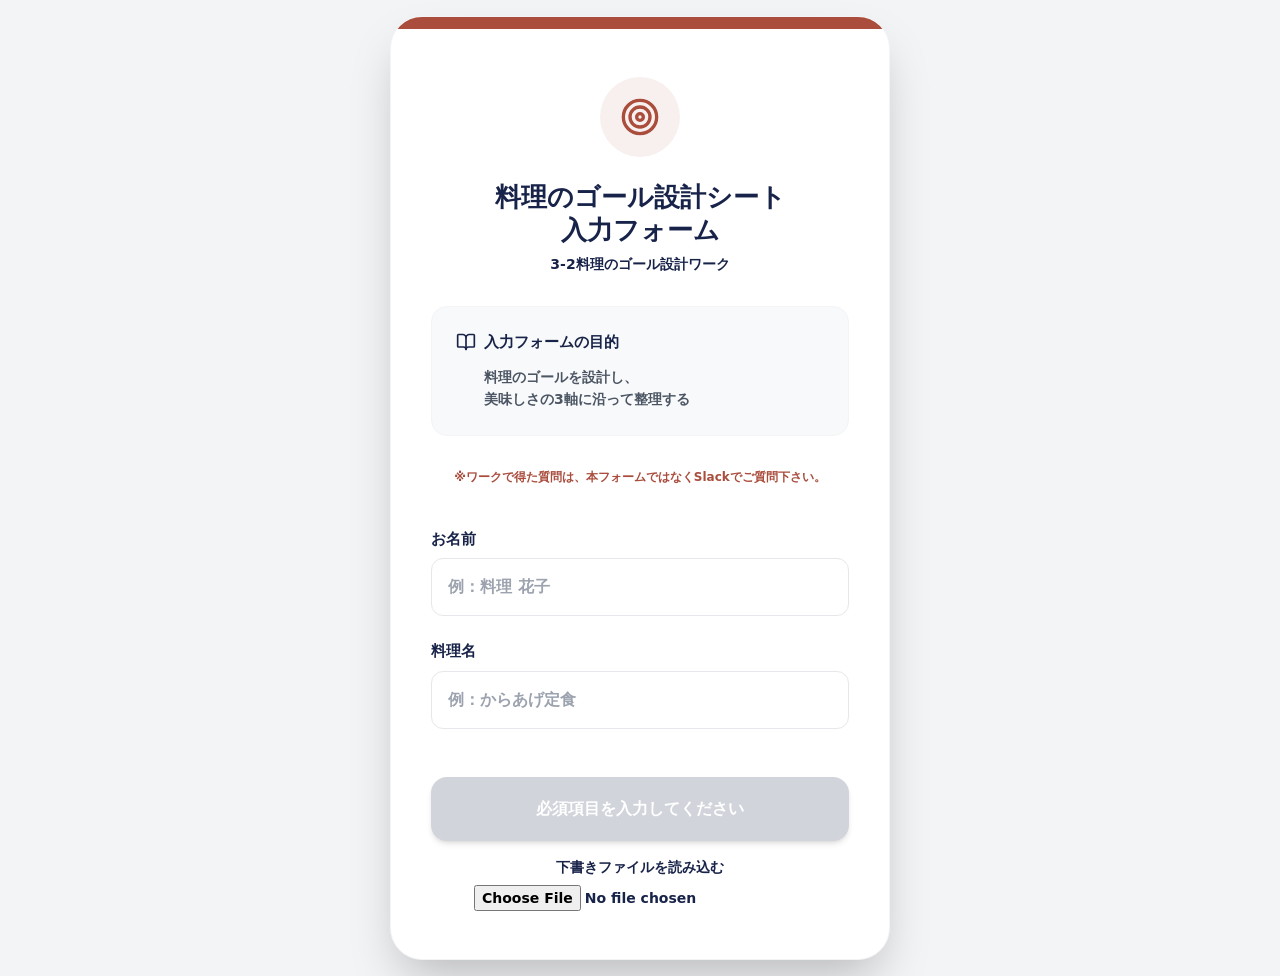
==== cooking/goal/index.html @ 09f7c2e7 "Replace AI PDF with a plain-text goal download" ====
<!doctype html>
<html lang="ja">
<head>
  <meta charset="UTF-8">
  <meta name="viewport" content="width=device-width, initial-scale=1, viewport-fit=cover">
  <title>料理のゴール設計シート</title>
  <script type="module" crossorigin src="../../index-B-7YAwwl.js"></script>
  <link rel="stylesheet" crossorigin href="../../index-D1sk3gs8.css">
</head>
<body>
  <div id="root"></div>
</body>
</html>
---- index-D1sk3gs8.css ----
*,:before,:after{--tw-border-spacing-x: 0;--tw-border-spacing-y: 0;--tw-translate-x: 0;--tw-translate-y: 0;--tw-rotate: 0;--tw-skew-x: 0;--tw-skew-y: 0;--tw-scale-x: 1;--tw-scale-y: 1;--tw-pan-x: ;--tw-pan-y: ;--tw-pinch-zoom: ;--tw-scroll-snap-strictness: proximity;--tw-gradient-from-position: ;--tw-gradient-via-position: ;--tw-gradient-to-position: ;--tw-ordinal: ;--tw-slashed-zero: ;--tw-numeric-figure: ;--tw-numeric-spacing: ;--tw-numeric-fraction: ;--tw-ring-inset: ;--tw-ring-offset-width: 0px;--tw-ring-offset-color: #fff;--tw-ring-color: rgb(59 130 246 / .5);--tw-ring-offset-shadow: 0 0 #0000;--tw-ring-shadow: 0 0 #0000;--tw-shadow: 0 0 #0000;--tw-shadow-colored: 0 0 #0000;--tw-blur: ;--tw-brightness: ;--tw-contrast: ;--tw-grayscale: ;--tw-hue-rotate: ;--tw-invert: ;--tw-saturate: ;--tw-sepia: ;--tw-drop-shadow: ;--tw-backdrop-blur: ;--tw-backdrop-brightness: ;--tw-backdrop-contrast: ;--tw-backdrop-grayscale: ;--tw-backdrop-hue-rotate: ;--tw-backdrop-invert: ;--tw-backdrop-opacity: ;--tw-backdrop-saturate: ;--tw-backdrop-sepia: ;--tw-contain-size: ;--tw-contain-layout: ;--tw-contain-paint: ;--tw-contain-style: }::backdrop{--tw-border-spacing-x: 0;--tw-border-spacing-y: 0;--tw-translate-x: 0;--tw-translate-y: 0;--tw-rotate: 0;--tw-skew-x: 0;--tw-skew-y: 0;--tw-scale-x: 1;--tw-scale-y: 1;--tw-pan-x: ;--tw-pan-y: ;--tw-pinch-zoom: ;--tw-scroll-snap-strictness: proximity;--tw-gradient-from-position: ;--tw-gradient-via-position: ;--tw-gradient-to-position: ;--tw-ordinal: ;--tw-slashed-zero: ;--tw-numeric-figure: ;--tw-numeric-spacing: ;--tw-numeric-fraction: ;--tw-ring-inset: ;--tw-ring-offset-width: 0px;--tw-ring-offset-color: #fff;--tw-ring-color: rgb(59 130 246 / .5);--tw-ring-offset-shadow: 0 0 #0000;--tw-ring-shadow: 0 0 #0000;--tw-shadow: 0 0 #0000;--tw-shadow-colored: 0 0 #0000;--tw-blur: ;--tw-brightness: ;--tw-contrast: ;--tw-grayscale: ;--tw-hue-rotate: ;--tw-invert: ;--tw-saturate: ;--tw-sepia: ;--tw-drop-shadow: ;--tw-backdrop-blur: ;--tw-backdrop-brightness: ;--tw-backdrop-contrast: ;--tw-backdrop-grayscale: ;--tw-backdrop-hue-rotate: ;--tw-backdrop-invert: ;--tw-backdrop-opacity: ;--tw-backdrop-saturate: ;--tw-backdrop-sepia: ;--tw-contain-size: ;--tw-contain-layout: ;--tw-contain-paint: ;--tw-contain-style: }*,:before,:after{box-sizing:border-box;border-width:0;border-style:solid;border-color:#e5e7eb}:before,:after{--tw-content: ""}html,:host{line-height:1.5;-webkit-text-size-adjust:100%;-moz-tab-size:4;-o-tab-size:4;tab-size:4;font-family:ui-sans-serif,system-ui,sans-serif,"Apple Color Emoji","Segoe UI Emoji",Segoe UI Symbol,"Noto Color Emoji";font-feature-settings:normal;font-variation-settings:normal;-webkit-tap-highlight-color:transparent}body{margin:0;line-height:inherit}hr{height:0;color:inherit;border-top-width:1px}abbr:where([title]){-webkit-text-decoration:underline dotted;text-decoration:underline dotted}h1,h2,h3,h4,h5,h6{font-size:inherit;font-weight:inherit}a{color:inherit;text-decoration:inherit}b,strong{font-weight:bolder}code,kbd,samp,pre{font-family:ui-monospace,SFMono-Regular,Menlo,Monaco,Consolas,Liberation Mono,Courier New,monospace;font-feature-settings:normal;font-variation-settings:normal;font-size:1em}small{font-size:80%}sub,sup{font-size:75%;line-height:0;position:relative;vertical-align:baseline}sub{bottom:-.25em}sup{top:-.5em}table{text-indent:0;border-color:inherit;border-collapse:collapse}button,input,optgroup,select,textarea{font-family:inherit;font-feature-settings:inherit;font-variation-settings:inherit;font-size:100%;font-weight:inherit;line-height:inherit;letter-spacing:inherit;color:inherit;margin:0;padding:0}button,select{text-transform:none}button,input:where([type=button]),input:where([type=reset]),input:where([type=submit]){-webkit-appearance:button;background-color:transparent;background-image:none}:-moz-focusring{outline:auto}:-moz-ui-invalid{box-shadow:none}progress{vertical-align:baseline}::-webkit-inner-spin-button,::-webkit-outer-spin-button{height:auto}[type=search]{-webkit-appearance:textfield;outline-offset:-2px}::-webkit-search-decoration{-webkit-appearance:none}::-webkit-file-upload-button{-webkit-appearance:button;font:inherit}summary{display:list-item}blockquote,dl,dd,h1,h2,h3,h4,h5,h6,hr,figure,p,pre{margin:0}fieldset{margin:0;padding:0}legend{padding:0}ol,ul,menu{list-style:none;margin:0;padding:0}dialog{padding:0}textarea{resize:vertical}input::-moz-placeholder,textarea::-moz-placeholder{opacity:1;color:#9ca3af}input::placeholder,textarea::placeholder{opacity:1;color:#9ca3af}button,[role=button]{cursor:pointer}:disabled{cursor:default}img,svg,video,canvas,audio,iframe,embed,object{display:block;vertical-align:middle}img,video{max-width:100%;height:auto}[hidden]:where(:not([hidden=until-found])){display:none}.collapse{visibility:collapse}.fixed{position:fixed}.absolute{position:absolute}.relative{position:relative}.sticky{position:sticky}.inset-0{top:0;right:0;bottom:0;left:0}.bottom-0{bottom:0}.left-0{left:0}.left-1\/2{left:50%}.top-0{top:0}.top-24{top:6rem}.z-40{z-index:40}.z-50{z-index:50}.z-\[100\]{z-index:100}.z-\[70\]{z-index:70}.mx-auto{margin-left:auto;margin-right:auto}.mb-1{margin-bottom:.25rem}.mb-10{margin-bottom:2.5rem}.mb-12{margin-bottom:3rem}.mb-2{margin-bottom:.5rem}.mb-3{margin-bottom:.75rem}.mb-4{margin-bottom:1rem}.mb-6{margin-bottom:1.5rem}.mb-8{margin-bottom:2rem}.ml-1{margin-left:.25rem}.ml-7{margin-left:1.75rem}.mt-0\.5{margin-top:.125rem}.mt-1{margin-top:.25rem}.mt-12{margin-top:3rem}.mt-2{margin-top:.5rem}.mt-3{margin-top:.75rem}.mt-4{margin-top:1rem}.block{display:block}.inline-block{display:inline-block}.flex{display:flex}.table{display:table}.grid{display:grid}.hidden{display:none}.h-2{height:.5rem}.h-20{height:5rem}.h-3{height:.75rem}.h-6{height:1.5rem}.h-full{height:100%}.min-h-screen{min-height:100vh}.w-16{width:4rem}.w-20{width:5rem}.w-24{width:6rem}.w-6{width:1.5rem}.w-7{width:1.75rem}.w-full{width:100%}.min-w-0{min-width:0px}.min-w-\[100px\]{min-width:100px}.min-w-\[120px\]{min-width:120px}.min-w-\[50px\]{min-width:50px}.min-w-\[600px\]{min-width:600px}.min-w-max{min-width:-moz-max-content;min-width:max-content}.max-w-5xl{max-width:64rem}.max-w-\[500px\]{max-width:500px}.max-w-sm{max-width:24rem}.flex-1{flex:1 1 0%}.shrink-0{flex-shrink:0}.table-fixed{table-layout:fixed}.-translate-x-1\/2{--tw-translate-x: -50%;transform:translate(var(--tw-translate-x),var(--tw-translate-y)) rotate(var(--tw-rotate)) skew(var(--tw-skew-x)) skewY(var(--tw-skew-y)) scaleX(var(--tw-scale-x)) scaleY(var(--tw-scale-y))}.transform{transform:translate(var(--tw-translate-x),var(--tw-translate-y)) rotate(var(--tw-rotate)) skew(var(--tw-skew-x)) skewY(var(--tw-skew-y)) scaleX(var(--tw-scale-x)) scaleY(var(--tw-scale-y))}@keyframes bounce{0%,to{transform:translateY(-25%);animation-timing-function:cubic-bezier(.8,0,1,1)}50%{transform:none;animation-timing-function:cubic-bezier(0,0,.2,1)}}.animate-bounce{animation:bounce 1s infinite}.cursor-not-allowed{cursor:not-allowed}.cursor-pointer{cursor:pointer}.resize{resize:both}.appearance-none{-webkit-appearance:none;-moz-appearance:none;appearance:none}.grid-cols-\[28px_auto_max-content\]{grid-template-columns:28px auto max-content}.flex-col{flex-direction:column}.flex-wrap{flex-wrap:wrap}.items-end{align-items:flex-end}.items-center{align-items:center}.items-baseline{align-items:baseline}.justify-center{justify-content:center}.justify-between{justify-content:space-between}.gap-1{gap:.25rem}.gap-1\.5{gap:.375rem}.gap-2{gap:.5rem}.gap-3{gap:.75rem}.gap-4{gap:1rem}.gap-6{gap:1.5rem}.gap-8{gap:2rem}.gap-x-1{-moz-column-gap:.25rem;column-gap:.25rem}.gap-y-1{row-gap:.25rem}.space-y-10>:not([hidden])~:not([hidden]){--tw-space-y-reverse: 0;margin-top:calc(2.5rem * calc(1 - var(--tw-space-y-reverse)));margin-bottom:calc(2.5rem * var(--tw-space-y-reverse))}.space-y-12>:not([hidden])~:not([hidden]){--tw-space-y-reverse: 0;margin-top:calc(3rem * calc(1 - var(--tw-space-y-reverse)));margin-bottom:calc(3rem * var(--tw-space-y-reverse))}.space-y-2>:not([hidden])~:not([hidden]){--tw-space-y-reverse: 0;margin-top:calc(.5rem * calc(1 - var(--tw-space-y-reverse)));margin-bottom:calc(.5rem * var(--tw-space-y-reverse))}.space-y-4>:not([hidden])~:not([hidden]){--tw-space-y-reverse: 0;margin-top:calc(1rem * calc(1 - var(--tw-space-y-reverse)));margin-bottom:calc(1rem * var(--tw-space-y-reverse))}.space-y-6>:not([hidden])~:not([hidden]){--tw-space-y-reverse: 0;margin-top:calc(1.5rem * calc(1 - var(--tw-space-y-reverse)));margin-bottom:calc(1.5rem * var(--tw-space-y-reverse))}.overflow-hidden{overflow:hidden}.overflow-x-auto{overflow-x:auto}.whitespace-nowrap{white-space:nowrap}.rounded{border-radius:.25rem}.rounded-2xl{border-radius:1rem}.rounded-\[2px\]{border-radius:2px}.rounded-\[32px\]{border-radius:32px}.rounded-full{border-radius:9999px}.rounded-lg{border-radius:.5rem}.rounded-xl{border-radius:.75rem}.rounded-b-2xl{border-bottom-right-radius:1rem;border-bottom-left-radius:1rem}.rounded-t-2xl{border-top-left-radius:1rem;border-top-right-radius:1rem}.border{border-width:1px}.border-2{border-width:2px}.border-4{border-width:4px}.border-b{border-bottom-width:1px}.border-b-2{border-bottom-width:2px}.border-l{border-left-width:1px}.border-r{border-right-width:1px}.border-t{border-top-width:1px}.border-t-0{border-top-width:0px}.border-dashed{border-style:dashed}.border-\[\#182349\]{--tw-border-opacity: 1;border-color:rgb(24 35 73 / var(--tw-border-opacity, 1))}.border-\[\#182349\]\/20{border-color:#18234933}.border-\[\#182349\]\/30{border-color:#1823494d}.border-gray-100{--tw-border-opacity: 1;border-color:rgb(243 244 246 / var(--tw-border-opacity, 1))}.border-gray-200{--tw-border-opacity: 1;border-color:rgb(229 231 235 / var(--tw-border-opacity, 1))}.border-gray-300{--tw-border-opacity: 1;border-color:rgb(209 213 219 / var(--tw-border-opacity, 1))}.border-white\/20{border-color:#fff3}.border-white\/40{border-color:#fff6}.bg-\[\#182349\]{--tw-bg-opacity: 1;background-color:rgb(24 35 73 / var(--tw-bg-opacity, 1))}.bg-\[\#aa4d3d\]{--tw-bg-opacity: 1;background-color:rgb(170 77 61 / var(--tw-bg-opacity, 1))}.bg-\[\#d1d5db\]{--tw-bg-opacity: 1;background-color:rgb(209 213 219 / var(--tw-bg-opacity, 1))}.bg-\[\#f8f0ee\]{--tw-bg-opacity: 1;background-color:rgb(248 240 238 / var(--tw-bg-opacity, 1))}.bg-\[\#f8f9fa\]{--tw-bg-opacity: 1;background-color:rgb(248 249 250 / var(--tw-bg-opacity, 1))}.bg-black\/50{background-color:#00000080}.bg-gray-100{--tw-bg-opacity: 1;background-color:rgb(243 244 246 / var(--tw-bg-opacity, 1))}.bg-gray-200{--tw-bg-opacity: 1;background-color:rgb(229 231 235 / var(--tw-bg-opacity, 1))}.bg-gray-50{--tw-bg-opacity: 1;background-color:rgb(249 250 251 / var(--tw-bg-opacity, 1))}.bg-green-500{--tw-bg-opacity: 1;background-color:rgb(34 197 94 / var(--tw-bg-opacity, 1))}.bg-red-500\/80{background-color:#ef4444cc}.bg-transparent{background-color:transparent}.bg-white{--tw-bg-opacity: 1;background-color:rgb(255 255 255 / var(--tw-bg-opacity, 1))}.bg-white\/15{background-color:#ffffff26}.bg-white\/90{background-color:#ffffffe6}.object-cover{-o-object-fit:cover;object-fit:cover}.p-1{padding:.25rem}.p-2{padding:.5rem}.p-3{padding:.75rem}.p-4{padding:1rem}.p-6{padding:1.5rem}.p-8{padding:2rem}.px-1{padding-left:.25rem;padding-right:.25rem}.px-10{padding-left:2.5rem;padding-right:2.5rem}.px-2{padding-left:.5rem;padding-right:.5rem}.px-2\.5{padding-left:.625rem;padding-right:.625rem}.px-3{padding-left:.75rem;padding-right:.75rem}.px-4{padding-left:1rem;padding-right:1rem}.px-6{padding-left:1.5rem;padding-right:1.5rem}.py-1{padding-top:.25rem;padding-bottom:.25rem}.py-12{padding-top:3rem;padding-bottom:3rem}.py-2{padding-top:.5rem;padding-bottom:.5rem}.py-3{padding-top:.75rem;padding-bottom:.75rem}.py-4{padding-top:1rem;padding-bottom:1rem}.py-5{padding-top:1.25rem;padding-bottom:1.25rem}.py-8{padding-top:2rem;padding-bottom:2rem}.pb-1{padding-bottom:.25rem}.pb-2{padding-bottom:.5rem}.pb-44{padding-bottom:11rem}.pl-2{padding-left:.5rem}.pt-8{padding-top:2rem}.text-center{text-align:center}.text-right{text-align:right}.font-sans{font-family:ui-sans-serif,system-ui,sans-serif,"Apple Color Emoji","Segoe UI Emoji",Segoe UI Symbol,"Noto Color Emoji"}.text-2xl{font-size:1.5rem;line-height:2rem}.text-\[10px\]{font-size:10px}.text-\[12px\]{font-size:12px}.text-\[14px\]{font-size:14px}.text-\[15px\]{font-size:15px}.text-\[16px\]{font-size:16px}.text-\[26px\]{font-size:26px}.text-base{font-size:1rem;line-height:1.5rem}.text-lg{font-size:1.125rem;line-height:1.75rem}.text-sm{font-size:.875rem;line-height:1.25rem}.text-xl{font-size:1.25rem;line-height:1.75rem}.text-xs{font-size:.75rem;line-height:1rem}.font-black{font-weight:900}.font-bold{font-weight:700}.uppercase{text-transform:uppercase}.leading-relaxed{line-height:1.625}.leading-tight{line-height:1.25}.tracking-tighter{letter-spacing:-.05em}.tracking-wider{letter-spacing:.05em}.tracking-widest{letter-spacing:.1em}.text-\[\#182349\]{--tw-text-opacity: 1;color:rgb(24 35 73 / var(--tw-text-opacity, 1))}.text-\[\#aa4d3d\]{--tw-text-opacity: 1;color:rgb(170 77 61 / var(--tw-text-opacity, 1))}.text-\[\#cb563e\]{--tw-text-opacity: 1;color:rgb(203 86 62 / var(--tw-text-opacity, 1))}.text-gray-400{--tw-text-opacity: 1;color:rgb(156 163 175 / var(--tw-text-opacity, 1))}.text-gray-500{--tw-text-opacity: 1;color:rgb(107 114 128 / var(--tw-text-opacity, 1))}.text-gray-600{--tw-text-opacity: 1;color:rgb(75 85 99 / var(--tw-text-opacity, 1))}.text-gray-700{--tw-text-opacity: 1;color:rgb(55 65 81 / var(--tw-text-opacity, 1))}.text-red-500{--tw-text-opacity: 1;color:rgb(239 68 68 / var(--tw-text-opacity, 1))}.text-white{--tw-text-opacity: 1;color:rgb(255 255 255 / var(--tw-text-opacity, 1))}.underline{text-decoration-line:underline}.decoration-2{text-decoration-thickness:2px}.underline-offset-4{text-underline-offset:4px}.opacity-0{opacity:0}.shadow-2xl{--tw-shadow: 0 25px 50px -12px rgb(0 0 0 / .25);--tw-shadow-colored: 0 25px 50px -12px var(--tw-shadow-color);box-shadow:var(--tw-ring-offset-shadow, 0 0 #0000),var(--tw-ring-shadow, 0 0 #0000),var(--tw-shadow)}.shadow-\[0_-10px_30px_rgba\(0\,0\,0\,0\.05\)\]{--tw-shadow: 0 -10px 30px rgba(0,0,0,.05);--tw-shadow-colored: 0 -10px 30px var(--tw-shadow-color);box-shadow:var(--tw-ring-offset-shadow, 0 0 #0000),var(--tw-ring-shadow, 0 0 #0000),var(--tw-shadow)}.shadow-lg{--tw-shadow: 0 10px 15px -3px rgb(0 0 0 / .1), 0 4px 6px -4px rgb(0 0 0 / .1);--tw-shadow-colored: 0 10px 15px -3px var(--tw-shadow-color), 0 4px 6px -4px var(--tw-shadow-color);box-shadow:var(--tw-ring-offset-shadow, 0 0 #0000),var(--tw-ring-shadow, 0 0 #0000),var(--tw-shadow)}.shadow-md{--tw-shadow: 0 4px 6px -1px rgb(0 0 0 / .1), 0 2px 4px -2px rgb(0 0 0 / .1);--tw-shadow-colored: 0 4px 6px -1px var(--tw-shadow-color), 0 2px 4px -2px var(--tw-shadow-color);box-shadow:var(--tw-ring-offset-shadow, 0 0 #0000),var(--tw-ring-shadow, 0 0 #0000),var(--tw-shadow)}.shadow-sm{--tw-shadow: 0 1px 2px 0 rgb(0 0 0 / .05);--tw-shadow-colored: 0 1px 2px 0 var(--tw-shadow-color);box-shadow:var(--tw-ring-offset-shadow, 0 0 #0000),var(--tw-ring-shadow, 0 0 #0000),var(--tw-shadow)}.shadow-xl{--tw-shadow: 0 20px 25px -5px rgb(0 0 0 / .1), 0 8px 10px -6px rgb(0 0 0 / .1);--tw-shadow-colored: 0 20px 25px -5px var(--tw-shadow-color), 0 8px 10px -6px var(--tw-shadow-color);box-shadow:var(--tw-ring-offset-shadow, 0 0 #0000),var(--tw-ring-shadow, 0 0 #0000),var(--tw-shadow)}.shadow-indigo-200{--tw-shadow-color: #c7d2fe;--tw-shadow: var(--tw-shadow-colored)}.outline-none{outline:2px solid transparent;outline-offset:2px}.filter{filter:var(--tw-blur) var(--tw-brightness) var(--tw-contrast) var(--tw-grayscale) var(--tw-hue-rotate) var(--tw-invert) var(--tw-saturate) var(--tw-sepia) var(--tw-drop-shadow)}.backdrop-blur-md{--tw-backdrop-blur: blur(12px);-webkit-backdrop-filter:var(--tw-backdrop-blur) var(--tw-backdrop-brightness) var(--tw-backdrop-contrast) var(--tw-backdrop-grayscale) var(--tw-backdrop-hue-rotate) var(--tw-backdrop-invert) var(--tw-backdrop-opacity) var(--tw-backdrop-saturate) var(--tw-backdrop-sepia);backdrop-filter:var(--tw-backdrop-blur) var(--tw-backdrop-brightness) var(--tw-backdrop-contrast) var(--tw-backdrop-grayscale) var(--tw-backdrop-hue-rotate) var(--tw-backdrop-invert) var(--tw-backdrop-opacity) var(--tw-backdrop-saturate) var(--tw-backdrop-sepia)}.backdrop-blur-xl{--tw-backdrop-blur: blur(24px);-webkit-backdrop-filter:var(--tw-backdrop-blur) var(--tw-backdrop-brightness) var(--tw-backdrop-contrast) var(--tw-backdrop-grayscale) var(--tw-backdrop-hue-rotate) var(--tw-backdrop-invert) var(--tw-backdrop-opacity) var(--tw-backdrop-saturate) var(--tw-backdrop-sepia);backdrop-filter:var(--tw-backdrop-blur) var(--tw-backdrop-brightness) var(--tw-backdrop-contrast) var(--tw-backdrop-grayscale) var(--tw-backdrop-hue-rotate) var(--tw-backdrop-invert) var(--tw-backdrop-opacity) var(--tw-backdrop-saturate) var(--tw-backdrop-sepia)}.transition{transition-property:color,background-color,border-color,text-decoration-color,fill,stroke,opacity,box-shadow,transform,filter,backdrop-filter;transition-timing-function:cubic-bezier(.4,0,.2,1);transition-duration:.15s}.transition-all{transition-property:all;transition-timing-function:cubic-bezier(.4,0,.2,1);transition-duration:.15s}.transition-colors{transition-property:color,background-color,border-color,text-decoration-color,fill,stroke;transition-timing-function:cubic-bezier(.4,0,.2,1);transition-duration:.15s}.transition-opacity{transition-property:opacity;transition-timing-function:cubic-bezier(.4,0,.2,1);transition-duration:.15s}.visual-frame{max-width:1000px}.visual-frame>div{zoom:var(--sheet-scale, 1)}.action-footer{padding-bottom:max(.5rem,env(safe-area-inset-bottom))}@media(max-width:767px){input:not([type=range]):not([type=file]),textarea,select{font-size:16px!important}}@page{size:A4 portrait;margin:8mm}@media print{html,body,.preview-page{background:#fff!important;color:#182349}.preview-page{min-height:0}*{print-color-adjust:exact;-webkit-print-color-adjust:exact}.preview-toolbar,.visual-outer{display:none!important}[data-print-sheet=visual] .visual-outer{display:block!important;padding:0}[data-print-sheet=visual] .visual-frame{box-shadow:none}[data-print-sheet=visual] #export-content-wrapper{zoom:.73;min-height:0!important;overflow-wrap:anywhere}}#export-content-wrapper td{white-space:pre-wrap;overflow-wrap:anywhere}@media print{.export-taste-chart{-moz-column-break-inside:avoid;break-inside:avoid}}.taste-balance{container-type:inline-size;max-width:540px;color:#182349;padding:10px 8px;margin-inline:-8px;background:#fffdfb;border:1px solid #dce0e8;border-radius:12px}.taste-balance-help,.taste-balance-key{color:#50586b;font-size:12px}.taste-balance-key{margin:3px 0 10px}.taste-balance-title{text-align:center;font-weight:800;font-size:13px;margin-bottom:5px}.taste-balance-title span{font-size:11px;color:#50586b;margin-left:4px}.taste-balance-map{display:grid;grid-template-columns:minmax(0,1fr) 14px minmax(0,1.15fr) 14px minmax(0,1fr);gap:3px;align-items:center}.taste-balance-pair{display:grid;gap:5px;padding-block:4px}.taste-balance-center{padding-inline:4px;border-radius:9px;background:#faece4}.taste-balance-arrows{display:grid;align-self:stretch;grid-template-rows:1fr 1fr;place-items:center;font-size:14px;line-height:1}.taste-balance-arrows span:first-child{transform:rotate(33deg)}.taste-balance-arrows span:last-child{transform:rotate(-33deg)}.taste-balance-arrows-right span:first-child{transform:rotate(-33deg)}.taste-balance-arrows-right span:last-child{transform:rotate(33deg)}.taste-balance-tile,.taste-balance-levels button{min-height:44px;border-radius:7px;font-weight:700}.taste-balance-tile{display:grid;justify-items:center;align-content:center;gap:3px;padding:3px 0;min-width:0;font-size:12px;white-space:nowrap;background:transparent;border:1px solid transparent;color:inherit}.taste-balance-tile[aria-pressed=true]{border-color:currentColor}.taste-balance-tile[data-taste=sour]{--taste-color: #bfe4c7}.taste-balance-tile[data-taste=bitter]{--taste-color: #dfcce9}.taste-balance-tile[data-taste=sweet]{--taste-color: #f9d95e}.taste-balance-tile[data-taste=fat]{--taste-color: #f9a8d4}.taste-balance-tile[data-taste=spicy]{--taste-color: #bb8b62}.taste-balance-tile[data-taste=astringent]{--taste-color: #bce1e9}.taste-balance-tile[data-taste=umami]{--taste-color: #d9dce8}.taste-balance-tile[data-taste=shio]{--taste-color: #f0b4a3}.taste-balance-map,.taste-balance-platform{--taste-unit: 1px}.taste-balance-frame{position:relative;display:grid;place-content:center;width:calc(47 * var(--taste-unit));height:calc(47 * var(--taste-unit));color:#50586b;border-radius:50%}.taste-balance-frame:after{content:"";position:absolute;top:0;right:0;bottom:0;left:0;border:1px dashed currentColor;border-radius:50%;pointer-events:none}.taste-balance-guide,.taste-balance-circle{position:absolute;inset:50% auto auto 50%;width:calc(var(--diameter) * var(--taste-unit));height:calc(var(--diameter) * var(--taste-unit));transform:translate(-50%,-50%);border-radius:50%}.taste-balance-guide{border:1px dotted currentColor;opacity:.65}.taste-balance-circle{display:grid;place-items:center;z-index:1;color:#182349;background:var(--taste-color);font-size:14px;font-variant-numeric:tabular-nums;transition:width .14s ease,height .14s ease}.taste-balance-platform-top{height:15px;margin-top:5px;background:#182349;clip-path:polygon(10% 0,90% 0,100% 100%,0 100%)}.taste-balance-platform{background:#182349;color:#fff;padding:4px 8px var(--platform-depth);border-radius:0 0 10px 10px;transition:padding-bottom .16s ease}.taste-balance-platform .taste-balance-frame{color:#fff}.taste-balance-platform .taste-balance-tile[aria-pressed=true]{background:#34466b}.taste-balance-bases{display:grid;max-width:260px;margin-inline:auto;grid-template-columns:repeat(2,minmax(0,1fr));gap:6px}@container (min-width: 400px){.taste-balance-map,.taste-balance-platform{--taste-unit: 1.3px}.taste-balance-tile{font-size:14px}.taste-balance-arrows{font-size:18px}}@media(prefers-reduced-motion:reduce){.taste-balance-circle,.taste-balance-platform{transition:none}}.taste-balance-editor{margin-top:10px;padding-top:9px;border-top:1px solid #dce0e8}.taste-balance-levels{display:grid;grid-template-columns:repeat(6,minmax(0,1fr));gap:3px}.taste-balance-levels button{border:1px solid #dce0e8;background:#f2f4f8}.taste-balance-levels button[aria-pressed=true]{background:#182349;color:#fff;border-color:#182349}.taste-balance-ends{display:flex;justify-content:space-between;margin-top:4px;font-size:11px;color:#50586b}@container (max-width: 278px){.taste-balance-levels{grid-template-columns:repeat(3,minmax(0,1fr))}}.last\:border-0:last-child{border-width:0px}.focus-within\:border-\[\#cb563e\]:focus-within{--tw-border-opacity: 1;border-color:rgb(203 86 62 / var(--tw-border-opacity, 1))}.hover\:bg-\[\#25325d\]:hover{--tw-bg-opacity: 1;background-color:rgb(37 50 93 / var(--tw-bg-opacity, 1))}.hover\:bg-gray-100:hover{--tw-bg-opacity: 1;background-color:rgb(243 244 246 / var(--tw-bg-opacity, 1))}.hover\:shadow-2xl:hover{--tw-shadow: 0 25px 50px -12px rgb(0 0 0 / .25);--tw-shadow-colored: 0 25px 50px -12px var(--tw-shadow-color);box-shadow:var(--tw-ring-offset-shadow, 0 0 #0000),var(--tw-ring-shadow, 0 0 #0000),var(--tw-shadow)}.focus\:border-\[\#aa4d3d\]:focus{--tw-border-opacity: 1;border-color:rgb(170 77 61 / var(--tw-border-opacity, 1))}.focus\:border-\[\#cb563e\]:focus{--tw-border-opacity: 1;border-color:rgb(203 86 62 / var(--tw-border-opacity, 1))}.active\:scale-95:active{--tw-scale-x: .95;--tw-scale-y: .95;transform:translate(var(--tw-translate-x),var(--tw-translate-y)) rotate(var(--tw-rotate)) skew(var(--tw-skew-x)) skewY(var(--tw-skew-y)) scaleX(var(--tw-scale-x)) scaleY(var(--tw-scale-y))}.active\:scale-\[0\.98\]:active{--tw-scale-x: .98;--tw-scale-y: .98;transform:translate(var(--tw-translate-x),var(--tw-translate-y)) rotate(var(--tw-rotate)) skew(var(--tw-skew-x)) skewY(var(--tw-skew-y)) scaleX(var(--tw-scale-x)) scaleY(var(--tw-scale-y))}.group:hover .group-hover\:opacity-100{opacity:1}@media(min-width:640px){.sm\:block{display:block}.sm\:w-28{width:7rem}.sm\:w-auto{width:auto}.sm\:flex-row{flex-direction:row}.sm\:flex-nowrap{flex-wrap:nowrap}.sm\:items-start{align-items:flex-start}.sm\:gap-4{gap:1rem}.sm\:p-4{padding:1rem}.sm\:p-6{padding:1.5rem}.sm\:p-8{padding:2rem}.sm\:text-sm{font-size:.875rem;line-height:1.25rem}}@media(min-width:768px){.md\:block{display:block}.md\:grid{display:grid}.md\:hidden{display:none}.md\:h-6{height:1.5rem}.md\:w-32{width:8rem}.md\:w-48{width:12rem}.md\:w-6{width:1.5rem}.md\:w-\[45\%\]{width:45%}.md\:w-\[55\%\]{width:55%}.md\:w-auto{width:auto}.md\:grid-cols-2{grid-template-columns:repeat(2,minmax(0,1fr))}.md\:flex-row{flex-direction:row}.md\:items-center{align-items:center}.md\:gap-3{gap:.75rem}.md\:gap-4{gap:1rem}.md\:p-6{padding:1.5rem}.md\:py-4{padding-top:1rem;padding-bottom:1rem}.md\:pb-40{padding-bottom:10rem}.md\:text-xl{font-size:1.25rem;line-height:1.75rem}}
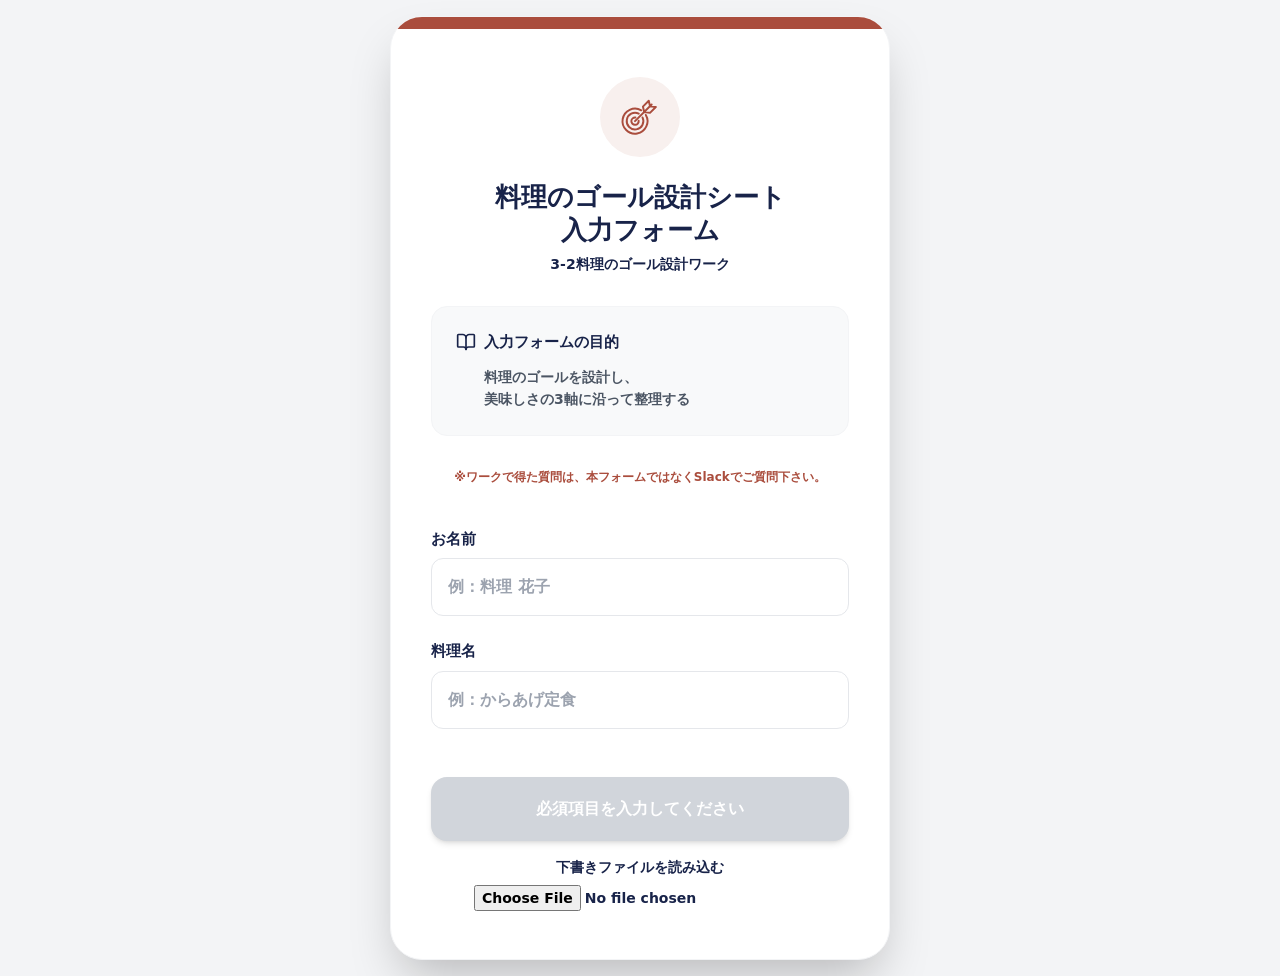
==== commit 5a9af878: "Update the goal worksheet header icon" ====
--- a/cooking/goal/index.html
+++ b/cooking/goal/index.html
@@ -4,7 +4,7 @@
   <meta charset="UTF-8">
   <meta name="viewport" content="width=device-width, initial-scale=1, viewport-fit=cover">
   <title>料理のゴール設計シート</title>
-  <script type="module" crossorigin src="../../index-B-7YAwwl.js"></script>
+  <script type="module" crossorigin src="../../index--oazvSqw.js"></script>
   <link rel="stylesheet" crossorigin href="../../index-D1sk3gs8.css">
 </head>
 <body>
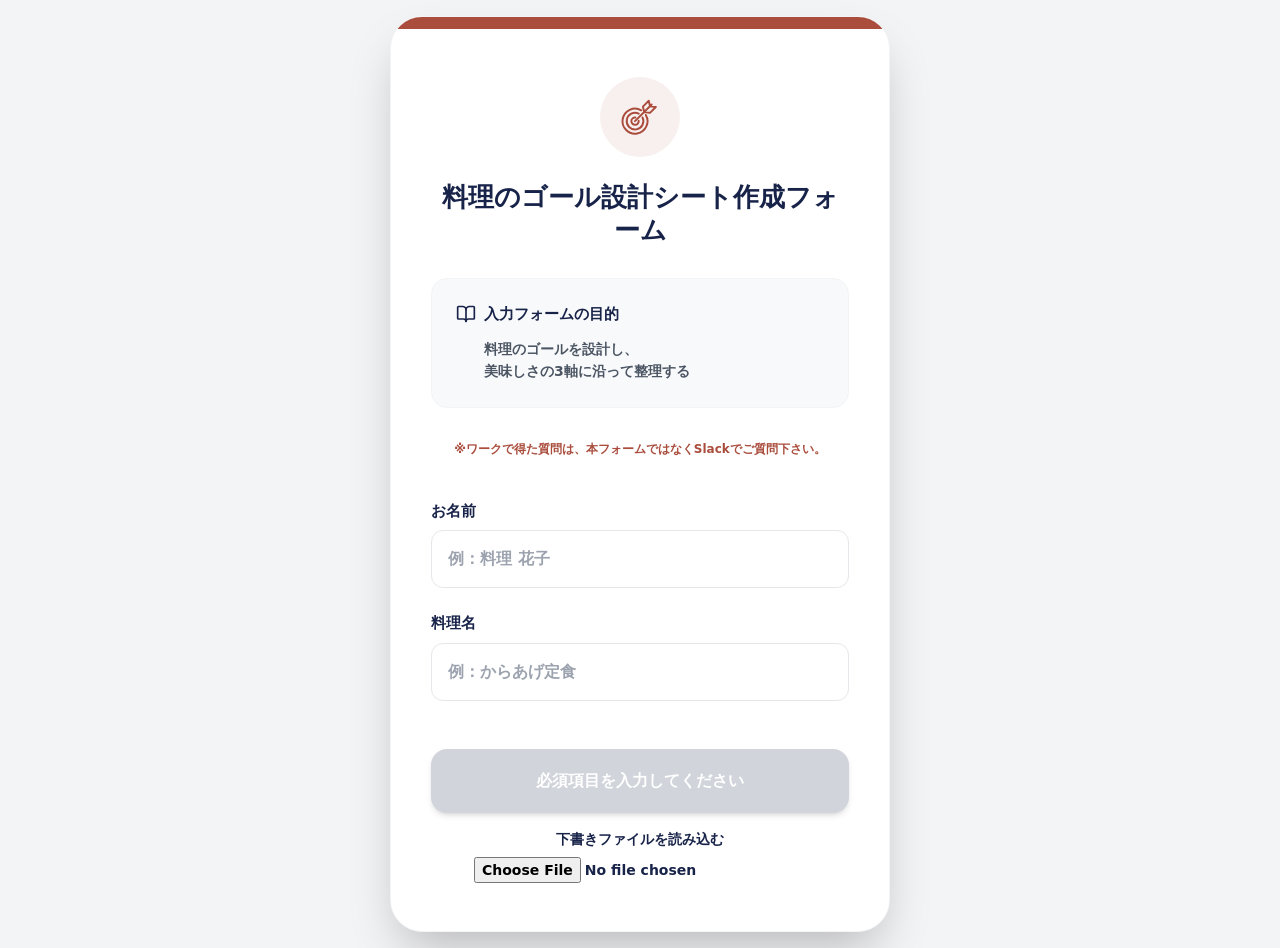
==== commit e37e3bea: "Rename the cooking goal form and remove the subtitle" ====
--- a/cooking/goal/index.html
+++ b/cooking/goal/index.html
@@ -4,8 +4,8 @@
   <meta charset="UTF-8">
   <meta name="viewport" content="width=device-width, initial-scale=1, viewport-fit=cover">
   <title>料理のゴール設計シート</title>
-  <script type="module" crossorigin src="../../index--oazvSqw.js"></script>
-  <link rel="stylesheet" crossorigin href="../../index-D1sk3gs8.css">
+  <script type="module" crossorigin src="../../index-DskqRYs5.js"></script>
+  <link rel="stylesheet" crossorigin href="../../index-DiOLZK_a.css">
 </head>
 <body>
   <div id="root"></div>
--- a/index-DiOLZK_a.css
+++ b/index-DiOLZK_a.css
@@ -0,0 +1 @@
+*,:before,:after{--tw-border-spacing-x: 0;--tw-border-spacing-y: 0;--tw-translate-x: 0;--tw-translate-y: 0;--tw-rotate: 0;--tw-skew-x: 0;--tw-skew-y: 0;--tw-scale-x: 1;--tw-scale-y: 1;--tw-pan-x: ;--tw-pan-y: ;--tw-pinch-zoom: ;--tw-scroll-snap-strictness: proximity;--tw-gradient-from-position: ;--tw-gradient-via-position: ;--tw-gradient-to-position: ;--tw-ordinal: ;--tw-slashed-zero: ;--tw-numeric-figure: ;--tw-numeric-spacing: ;--tw-numeric-fraction: ;--tw-ring-inset: ;--tw-ring-offset-width: 0px;--tw-ring-offset-color: #fff;--tw-ring-color: rgb(59 130 246 / .5);--tw-ring-offset-shadow: 0 0 #0000;--tw-ring-shadow: 0 0 #0000;--tw-shadow: 0 0 #0000;--tw-shadow-colored: 0 0 #0000;--tw-blur: ;--tw-brightness: ;--tw-contrast: ;--tw-grayscale: ;--tw-hue-rotate: ;--tw-invert: ;--tw-saturate: ;--tw-sepia: ;--tw-drop-shadow: ;--tw-backdrop-blur: ;--tw-backdrop-brightness: ;--tw-backdrop-contrast: ;--tw-backdrop-grayscale: ;--tw-backdrop-hue-rotate: ;--tw-backdrop-invert: ;--tw-backdrop-opacity: ;--tw-backdrop-saturate: ;--tw-backdrop-sepia: ;--tw-contain-size: ;--tw-contain-layout: ;--tw-contain-paint: ;--tw-contain-style: }::backdrop{--tw-border-spacing-x: 0;--tw-border-spacing-y: 0;--tw-translate-x: 0;--tw-translate-y: 0;--tw-rotate: 0;--tw-skew-x: 0;--tw-skew-y: 0;--tw-scale-x: 1;--tw-scale-y: 1;--tw-pan-x: ;--tw-pan-y: ;--tw-pinch-zoom: ;--tw-scroll-snap-strictness: proximity;--tw-gradient-from-position: ;--tw-gradient-via-position: ;--tw-gradient-to-position: ;--tw-ordinal: ;--tw-slashed-zero: ;--tw-numeric-figure: ;--tw-numeric-spacing: ;--tw-numeric-fraction: ;--tw-ring-inset: ;--tw-ring-offset-width: 0px;--tw-ring-offset-color: #fff;--tw-ring-color: rgb(59 130 246 / .5);--tw-ring-offset-shadow: 0 0 #0000;--tw-ring-shadow: 0 0 #0000;--tw-shadow: 0 0 #0000;--tw-shadow-colored: 0 0 #0000;--tw-blur: ;--tw-brightness: ;--tw-contrast: ;--tw-grayscale: ;--tw-hue-rotate: ;--tw-invert: ;--tw-saturate: ;--tw-sepia: ;--tw-drop-shadow: ;--tw-backdrop-blur: ;--tw-backdrop-brightness: ;--tw-backdrop-contrast: ;--tw-backdrop-grayscale: ;--tw-backdrop-hue-rotate: ;--tw-backdrop-invert: ;--tw-backdrop-opacity: ;--tw-backdrop-saturate: ;--tw-backdrop-sepia: ;--tw-contain-size: ;--tw-contain-layout: ;--tw-contain-paint: ;--tw-contain-style: }*,:before,:after{box-sizing:border-box;border-width:0;border-style:solid;border-color:#e5e7eb}:before,:after{--tw-content: ""}html,:host{line-height:1.5;-webkit-text-size-adjust:100%;-moz-tab-size:4;-o-tab-size:4;tab-size:4;font-family:ui-sans-serif,system-ui,sans-serif,"Apple Color Emoji","Segoe UI Emoji",Segoe UI Symbol,"Noto Color Emoji";font-feature-settings:normal;font-variation-settings:normal;-webkit-tap-highlight-color:transparent}body{margin:0;line-height:inherit}hr{height:0;color:inherit;border-top-width:1px}abbr:where([title]){-webkit-text-decoration:underline dotted;text-decoration:underline dotted}h1,h2,h3,h4,h5,h6{font-size:inherit;font-weight:inherit}a{color:inherit;text-decoration:inherit}b,strong{font-weight:bolder}code,kbd,samp,pre{font-family:ui-monospace,SFMono-Regular,Menlo,Monaco,Consolas,Liberation Mono,Courier New,monospace;font-feature-settings:normal;font-variation-settings:normal;font-size:1em}small{font-size:80%}sub,sup{font-size:75%;line-height:0;position:relative;vertical-align:baseline}sub{bottom:-.25em}sup{top:-.5em}table{text-indent:0;border-color:inherit;border-collapse:collapse}button,input,optgroup,select,textarea{font-family:inherit;font-feature-settings:inherit;font-variation-settings:inherit;font-size:100%;font-weight:inherit;line-height:inherit;letter-spacing:inherit;color:inherit;margin:0;padding:0}button,select{text-transform:none}button,input:where([type=button]),input:where([type=reset]),input:where([type=submit]){-webkit-appearance:button;background-color:transparent;background-image:none}:-moz-focusring{outline:auto}:-moz-ui-invalid{box-shadow:none}progress{vertical-align:baseline}::-webkit-inner-spin-button,::-webkit-outer-spin-button{height:auto}[type=search]{-webkit-appearance:textfield;outline-offset:-2px}::-webkit-search-decoration{-webkit-appearance:none}::-webkit-file-upload-button{-webkit-appearance:button;font:inherit}summary{display:list-item}blockquote,dl,dd,h1,h2,h3,h4,h5,h6,hr,figure,p,pre{margin:0}fieldset{margin:0;padding:0}legend{padding:0}ol,ul,menu{list-style:none;margin:0;padding:0}dialog{padding:0}textarea{resize:vertical}input::-moz-placeholder,textarea::-moz-placeholder{opacity:1;color:#9ca3af}input::placeholder,textarea::placeholder{opacity:1;color:#9ca3af}button,[role=button]{cursor:pointer}:disabled{cursor:default}img,svg,video,canvas,audio,iframe,embed,object{display:block;vertical-align:middle}img,video{max-width:100%;height:auto}[hidden]:where(:not([hidden=until-found])){display:none}.collapse{visibility:collapse}.fixed{position:fixed}.absolute{position:absolute}.relative{position:relative}.sticky{position:sticky}.inset-0{top:0;right:0;bottom:0;left:0}.bottom-0{bottom:0}.left-0{left:0}.left-1\/2{left:50%}.top-0{top:0}.top-24{top:6rem}.z-40{z-index:40}.z-50{z-index:50}.z-\[100\]{z-index:100}.z-\[70\]{z-index:70}.mx-auto{margin-left:auto;margin-right:auto}.mb-1{margin-bottom:.25rem}.mb-10{margin-bottom:2.5rem}.mb-12{margin-bottom:3rem}.mb-2{margin-bottom:.5rem}.mb-3{margin-bottom:.75rem}.mb-4{margin-bottom:1rem}.mb-6{margin-bottom:1.5rem}.mb-8{margin-bottom:2rem}.ml-1{margin-left:.25rem}.ml-7{margin-left:1.75rem}.mt-0\.5{margin-top:.125rem}.mt-1{margin-top:.25rem}.mt-12{margin-top:3rem}.mt-2{margin-top:.5rem}.mt-3{margin-top:.75rem}.mt-4{margin-top:1rem}.block{display:block}.inline-block{display:inline-block}.flex{display:flex}.table{display:table}.grid{display:grid}.hidden{display:none}.h-2{height:.5rem}.h-20{height:5rem}.h-3{height:.75rem}.h-6{height:1.5rem}.h-full{height:100%}.min-h-screen{min-height:100vh}.w-16{width:4rem}.w-20{width:5rem}.w-24{width:6rem}.w-6{width:1.5rem}.w-7{width:1.75rem}.w-full{width:100%}.min-w-0{min-width:0px}.min-w-\[100px\]{min-width:100px}.min-w-\[120px\]{min-width:120px}.min-w-\[50px\]{min-width:50px}.min-w-\[600px\]{min-width:600px}.min-w-max{min-width:-moz-max-content;min-width:max-content}.max-w-5xl{max-width:64rem}.max-w-\[500px\]{max-width:500px}.max-w-sm{max-width:24rem}.flex-1{flex:1 1 0%}.shrink-0{flex-shrink:0}.table-fixed{table-layout:fixed}.-translate-x-1\/2{--tw-translate-x: -50%;transform:translate(var(--tw-translate-x),var(--tw-translate-y)) rotate(var(--tw-rotate)) skew(var(--tw-skew-x)) skewY(var(--tw-skew-y)) scaleX(var(--tw-scale-x)) scaleY(var(--tw-scale-y))}.transform{transform:translate(var(--tw-translate-x),var(--tw-translate-y)) rotate(var(--tw-rotate)) skew(var(--tw-skew-x)) skewY(var(--tw-skew-y)) scaleX(var(--tw-scale-x)) scaleY(var(--tw-scale-y))}@keyframes bounce{0%,to{transform:translateY(-25%);animation-timing-function:cubic-bezier(.8,0,1,1)}50%{transform:none;animation-timing-function:cubic-bezier(0,0,.2,1)}}.animate-bounce{animation:bounce 1s infinite}.cursor-not-allowed{cursor:not-allowed}.cursor-pointer{cursor:pointer}.resize{resize:both}.appearance-none{-webkit-appearance:none;-moz-appearance:none;appearance:none}.grid-cols-\[28px_auto_max-content\]{grid-template-columns:28px auto max-content}.flex-col{flex-direction:column}.flex-wrap{flex-wrap:wrap}.items-end{align-items:flex-end}.items-center{align-items:center}.items-baseline{align-items:baseline}.justify-center{justify-content:center}.justify-between{justify-content:space-between}.gap-1{gap:.25rem}.gap-1\.5{gap:.375rem}.gap-2{gap:.5rem}.gap-3{gap:.75rem}.gap-4{gap:1rem}.gap-6{gap:1.5rem}.gap-8{gap:2rem}.gap-x-1{-moz-column-gap:.25rem;column-gap:.25rem}.gap-y-1{row-gap:.25rem}.space-y-10>:not([hidden])~:not([hidden]){--tw-space-y-reverse: 0;margin-top:calc(2.5rem * calc(1 - var(--tw-space-y-reverse)));margin-bottom:calc(2.5rem * var(--tw-space-y-reverse))}.space-y-12>:not([hidden])~:not([hidden]){--tw-space-y-reverse: 0;margin-top:calc(3rem * calc(1 - var(--tw-space-y-reverse)));margin-bottom:calc(3rem * var(--tw-space-y-reverse))}.space-y-2>:not([hidden])~:not([hidden]){--tw-space-y-reverse: 0;margin-top:calc(.5rem * calc(1 - var(--tw-space-y-reverse)));margin-bottom:calc(.5rem * var(--tw-space-y-reverse))}.space-y-4>:not([hidden])~:not([hidden]){--tw-space-y-reverse: 0;margin-top:calc(1rem * calc(1 - var(--tw-space-y-reverse)));margin-bottom:calc(1rem * var(--tw-space-y-reverse))}.space-y-6>:not([hidden])~:not([hidden]){--tw-space-y-reverse: 0;margin-top:calc(1.5rem * calc(1 - var(--tw-space-y-reverse)));margin-bottom:calc(1.5rem * var(--tw-space-y-reverse))}.overflow-hidden{overflow:hidden}.overflow-x-auto{overflow-x:auto}.whitespace-nowrap{white-space:nowrap}.rounded{border-radius:.25rem}.rounded-2xl{border-radius:1rem}.rounded-\[2px\]{border-radius:2px}.rounded-\[32px\]{border-radius:32px}.rounded-full{border-radius:9999px}.rounded-lg{border-radius:.5rem}.rounded-xl{border-radius:.75rem}.rounded-b-2xl{border-bottom-right-radius:1rem;border-bottom-left-radius:1rem}.rounded-t-2xl{border-top-left-radius:1rem;border-top-right-radius:1rem}.border{border-width:1px}.border-2{border-width:2px}.border-4{border-width:4px}.border-b{border-bottom-width:1px}.border-b-2{border-bottom-width:2px}.border-l{border-left-width:1px}.border-r{border-right-width:1px}.border-t{border-top-width:1px}.border-t-0{border-top-width:0px}.border-dashed{border-style:dashed}.border-\[\#182349\]{--tw-border-opacity: 1;border-color:rgb(24 35 73 / var(--tw-border-opacity, 1))}.border-\[\#182349\]\/20{border-color:#18234933}.border-\[\#182349\]\/30{border-color:#1823494d}.border-gray-100{--tw-border-opacity: 1;border-color:rgb(243 244 246 / var(--tw-border-opacity, 1))}.border-gray-200{--tw-border-opacity: 1;border-color:rgb(229 231 235 / var(--tw-border-opacity, 1))}.border-gray-300{--tw-border-opacity: 1;border-color:rgb(209 213 219 / var(--tw-border-opacity, 1))}.border-white\/20{border-color:#fff3}.border-white\/40{border-color:#fff6}.bg-\[\#182349\]{--tw-bg-opacity: 1;background-color:rgb(24 35 73 / var(--tw-bg-opacity, 1))}.bg-\[\#aa4d3d\]{--tw-bg-opacity: 1;background-color:rgb(170 77 61 / var(--tw-bg-opacity, 1))}.bg-\[\#d1d5db\]{--tw-bg-opacity: 1;background-color:rgb(209 213 219 / var(--tw-bg-opacity, 1))}.bg-\[\#f8f0ee\]{--tw-bg-opacity: 1;background-color:rgb(248 240 238 / var(--tw-bg-opacity, 1))}.bg-\[\#f8f9fa\]{--tw-bg-opacity: 1;background-color:rgb(248 249 250 / var(--tw-bg-opacity, 1))}.bg-black\/50{background-color:#00000080}.bg-gray-100{--tw-bg-opacity: 1;background-color:rgb(243 244 246 / var(--tw-bg-opacity, 1))}.bg-gray-200{--tw-bg-opacity: 1;background-color:rgb(229 231 235 / var(--tw-bg-opacity, 1))}.bg-gray-50{--tw-bg-opacity: 1;background-color:rgb(249 250 251 / var(--tw-bg-opacity, 1))}.bg-green-500{--tw-bg-opacity: 1;background-color:rgb(34 197 94 / var(--tw-bg-opacity, 1))}.bg-red-500\/80{background-color:#ef4444cc}.bg-transparent{background-color:transparent}.bg-white{--tw-bg-opacity: 1;background-color:rgb(255 255 255 / var(--tw-bg-opacity, 1))}.bg-white\/15{background-color:#ffffff26}.bg-white\/90{background-color:#ffffffe6}.object-cover{-o-object-fit:cover;object-fit:cover}.p-1{padding:.25rem}.p-2{padding:.5rem}.p-3{padding:.75rem}.p-4{padding:1rem}.p-6{padding:1.5rem}.p-8{padding:2rem}.px-1{padding-left:.25rem;padding-right:.25rem}.px-10{padding-left:2.5rem;padding-right:2.5rem}.px-2{padding-left:.5rem;padding-right:.5rem}.px-2\.5{padding-left:.625rem;padding-right:.625rem}.px-3{padding-left:.75rem;padding-right:.75rem}.px-4{padding-left:1rem;padding-right:1rem}.px-6{padding-left:1.5rem;padding-right:1.5rem}.py-1{padding-top:.25rem;padding-bottom:.25rem}.py-12{padding-top:3rem;padding-bottom:3rem}.py-2{padding-top:.5rem;padding-bottom:.5rem}.py-3{padding-top:.75rem;padding-bottom:.75rem}.py-4{padding-top:1rem;padding-bottom:1rem}.py-5{padding-top:1.25rem;padding-bottom:1.25rem}.py-8{padding-top:2rem;padding-bottom:2rem}.pb-1{padding-bottom:.25rem}.pb-2{padding-bottom:.5rem}.pb-44{padding-bottom:11rem}.pl-2{padding-left:.5rem}.pt-8{padding-top:2rem}.text-center{text-align:center}.text-right{text-align:right}.font-sans{font-family:ui-sans-serif,system-ui,sans-serif,"Apple Color Emoji","Segoe UI Emoji",Segoe UI Symbol,"Noto Color Emoji"}.text-2xl{font-size:1.5rem;line-height:2rem}.text-\[10px\]{font-size:10px}.text-\[12px\]{font-size:12px}.text-\[14px\]{font-size:14px}.text-\[15px\]{font-size:15px}.text-\[16px\]{font-size:16px}.text-\[26px\]{font-size:26px}.text-base{font-size:1rem;line-height:1.5rem}.text-lg{font-size:1.125rem;line-height:1.75rem}.text-sm{font-size:.875rem;line-height:1.25rem}.text-xl{font-size:1.25rem;line-height:1.75rem}.text-xs{font-size:.75rem;line-height:1rem}.font-black{font-weight:900}.font-bold{font-weight:700}.uppercase{text-transform:uppercase}.leading-relaxed{line-height:1.625}.leading-tight{line-height:1.25}.tracking-tighter{letter-spacing:-.05em}.tracking-wider{letter-spacing:.05em}.tracking-widest{letter-spacing:.1em}.text-\[\#182349\]{--tw-text-opacity: 1;color:rgb(24 35 73 / var(--tw-text-opacity, 1))}.text-\[\#aa4d3d\]{--tw-text-opacity: 1;color:rgb(170 77 61 / var(--tw-text-opacity, 1))}.text-\[\#cb563e\]{--tw-text-opacity: 1;color:rgb(203 86 62 / var(--tw-text-opacity, 1))}.text-gray-400{--tw-text-opacity: 1;color:rgb(156 163 175 / var(--tw-text-opacity, 1))}.text-gray-500{--tw-text-opacity: 1;color:rgb(107 114 128 / var(--tw-text-opacity, 1))}.text-gray-600{--tw-text-opacity: 1;color:rgb(75 85 99 / var(--tw-text-opacity, 1))}.text-gray-700{--tw-text-opacity: 1;color:rgb(55 65 81 / var(--tw-text-opacity, 1))}.text-red-500{--tw-text-opacity: 1;color:rgb(239 68 68 / var(--tw-text-opacity, 1))}.text-white{--tw-text-opacity: 1;color:rgb(255 255 255 / var(--tw-text-opacity, 1))}.underline{text-decoration-line:underline}.decoration-2{text-decoration-thickness:2px}.underline-offset-4{text-underline-offset:4px}.opacity-0{opacity:0}.shadow-2xl{--tw-shadow: 0 25px 50px -12px rgb(0 0 0 / .25);--tw-shadow-colored: 0 25px 50px -12px var(--tw-shadow-color);box-shadow:var(--tw-ring-offset-shadow, 0 0 #0000),var(--tw-ring-shadow, 0 0 #0000),var(--tw-shadow)}.shadow-\[0_-10px_30px_rgba\(0\,0\,0\,0\.05\)\]{--tw-shadow: 0 -10px 30px rgba(0,0,0,.05);--tw-shadow-colored: 0 -10px 30px var(--tw-shadow-color);box-shadow:var(--tw-ring-offset-shadow, 0 0 #0000),var(--tw-ring-shadow, 0 0 #0000),var(--tw-shadow)}.shadow-lg{--tw-shadow: 0 10px 15px -3px rgb(0 0 0 / .1), 0 4px 6px -4px rgb(0 0 0 / .1);--tw-shadow-colored: 0 10px 15px -3px var(--tw-shadow-color), 0 4px 6px -4px var(--tw-shadow-color);box-shadow:var(--tw-ring-offset-shadow, 0 0 #0000),var(--tw-ring-shadow, 0 0 #0000),var(--tw-shadow)}.shadow-md{--tw-shadow: 0 4px 6px -1px rgb(0 0 0 / .1), 0 2px 4px -2px rgb(0 0 0 / .1);--tw-shadow-colored: 0 4px 6px -1px var(--tw-shadow-color), 0 2px 4px -2px var(--tw-shadow-color);box-shadow:var(--tw-ring-offset-shadow, 0 0 #0000),var(--tw-ring-shadow, 0 0 #0000),var(--tw-shadow)}.shadow-sm{--tw-shadow: 0 1px 2px 0 rgb(0 0 0 / .05);--tw-shadow-colored: 0 1px 2px 0 var(--tw-shadow-color);box-shadow:var(--tw-ring-offset-shadow, 0 0 #0000),var(--tw-ring-shadow, 0 0 #0000),var(--tw-shadow)}.shadow-xl{--tw-shadow: 0 20px 25px -5px rgb(0 0 0 / .1), 0 8px 10px -6px rgb(0 0 0 / .1);--tw-shadow-colored: 0 20px 25px -5px var(--tw-shadow-color), 0 8px 10px -6px var(--tw-shadow-color);box-shadow:var(--tw-ring-offset-shadow, 0 0 #0000),var(--tw-ring-shadow, 0 0 #0000),var(--tw-shadow)}.shadow-indigo-200{--tw-shadow-color: #c7d2fe;--tw-shadow: var(--tw-shadow-colored)}.outline-none{outline:2px solid transparent;outline-offset:2px}.filter{filter:var(--tw-blur) var(--tw-brightness) var(--tw-contrast) var(--tw-grayscale) var(--tw-hue-rotate) var(--tw-invert) var(--tw-saturate) var(--tw-sepia) var(--tw-drop-shadow)}.backdrop-blur-md{--tw-backdrop-blur: blur(12px);-webkit-backdrop-filter:var(--tw-backdrop-blur) var(--tw-backdrop-brightness) var(--tw-backdrop-contrast) var(--tw-backdrop-grayscale) var(--tw-backdrop-hue-rotate) var(--tw-backdrop-invert) var(--tw-backdrop-opacity) var(--tw-backdrop-saturate) var(--tw-backdrop-sepia);backdrop-filter:var(--tw-backdrop-blur) var(--tw-backdrop-brightness) var(--tw-backdrop-contrast) var(--tw-backdrop-grayscale) var(--tw-backdrop-hue-rotate) var(--tw-backdrop-invert) var(--tw-backdrop-opacity) var(--tw-backdrop-saturate) var(--tw-backdrop-sepia)}.backdrop-blur-xl{--tw-backdrop-blur: blur(24px);-webkit-backdrop-filter:var(--tw-backdrop-blur) var(--tw-backdrop-brightness) var(--tw-backdrop-contrast) var(--tw-backdrop-grayscale) var(--tw-backdrop-hue-rotate) var(--tw-backdrop-invert) var(--tw-backdrop-opacity) var(--tw-backdrop-saturate) var(--tw-backdrop-sepia);backdrop-filter:var(--tw-backdrop-blur) var(--tw-backdrop-brightness) var(--tw-backdrop-contrast) var(--tw-backdrop-grayscale) var(--tw-backdrop-hue-rotate) var(--tw-backdrop-invert) var(--tw-backdrop-opacity) var(--tw-backdrop-saturate) var(--tw-backdrop-sepia)}.transition{transition-property:color,background-color,border-color,text-decoration-color,fill,stroke,opacity,box-shadow,transform,filter,backdrop-filter;transition-timing-function:cubic-bezier(.4,0,.2,1);transition-duration:.15s}.transition-all{transition-property:all;transition-timing-function:cubic-bezier(.4,0,.2,1);transition-duration:.15s}.transition-colors{transition-property:color,background-color,border-color,text-decoration-color,fill,stroke;transition-timing-function:cubic-bezier(.4,0,.2,1);transition-duration:.15s}.transition-opacity{transition-property:opacity;transition-timing-function:cubic-bezier(.4,0,.2,1);transition-duration:.15s}.visual-frame{max-width:1000px}.visual-frame>div{zoom:var(--sheet-scale, 1)}.action-footer{padding-bottom:max(.5rem,env(safe-area-inset-bottom))}@media(max-width:767px){input:not([type=range]):not([type=file]),textarea,select{font-size:16px!important}}@page{size:A4 portrait;margin:8mm}@media print{html,body,.preview-page{background:#fff!important;color:#182349}.preview-page{min-height:0}*{print-color-adjust:exact;-webkit-print-color-adjust:exact}.preview-toolbar,.visual-outer{display:none!important}[data-print-sheet=visual] .visual-outer{display:block!important;padding:0}[data-print-sheet=visual] .visual-frame{box-shadow:none}[data-print-sheet=visual] #export-content-wrapper{zoom:.73;min-height:0!important;overflow-wrap:anywhere}}#export-content-wrapper td{white-space:pre-wrap;overflow-wrap:anywhere}@media print{.export-taste-chart{-moz-column-break-inside:avoid;break-inside:avoid}}.taste-balance{container-type:inline-size;max-width:540px;color:#182349;padding:10px 8px;margin-inline:-8px;background:#fffdfb;border:1px solid #dce0e8;border-radius:12px}.taste-balance-help,.taste-balance-key{color:#50586b;font-size:12px}.taste-balance-key{margin:3px 0 10px}.taste-balance-title{text-align:center;font-weight:800;font-size:13px;margin-bottom:5px}.taste-balance-title span{font-size:11px;color:#50586b;margin-left:4px}.taste-balance-map{display:grid;grid-template-columns:minmax(0,1fr) 14px minmax(0,1.15fr) 14px minmax(0,1fr);gap:3px;align-items:center}.taste-balance-pair{display:grid;gap:5px;padding-block:4px}.taste-balance-center{padding-inline:4px;border-radius:9px;background:#faece4}.taste-balance-arrows{display:grid;align-self:stretch;grid-template-rows:1fr 1fr;place-items:center;font-size:14px;line-height:1}.taste-balance-arrows span:first-child{transform:rotate(33deg)}.taste-balance-arrows span:last-child{transform:rotate(-33deg)}.taste-balance-arrows-right span:first-child{transform:rotate(-33deg)}.taste-balance-arrows-right span:last-child{transform:rotate(33deg)}.taste-balance-tile,.taste-balance-levels button{min-height:44px;border-radius:7px;font-weight:700}.taste-balance-tile{display:grid;justify-items:center;align-content:center;gap:3px;padding:3px 0;min-width:0;font-size:12px;white-space:nowrap;background:transparent;border:1px solid transparent;color:inherit}.taste-balance-tile[aria-pressed=true]{border-color:currentColor}.taste-balance-tile[data-taste=sour]{--taste-color: #bfe4c7}.taste-balance-tile[data-taste=bitter]{--taste-color: #dfcce9}.taste-balance-tile[data-taste=sweet]{--taste-color: #f9d95e}.taste-balance-tile[data-taste=fat]{--taste-color: #f9a8d4}.taste-balance-tile[data-taste=spicy]{--taste-color: #bb8b62}.taste-balance-tile[data-taste=astringent]{--taste-color: #bce1e9}.taste-balance-tile[data-taste=umami]{--taste-color: #d9dce8}.taste-balance-tile[data-taste=shio]{--taste-color: #f0b4a3}.taste-balance-map,.taste-balance-platform{--taste-unit: 1px}.taste-balance-frame{position:relative;display:grid;place-content:center;width:calc(47 * var(--taste-unit));height:calc(47 * var(--taste-unit));color:#50586b;border-radius:50%}.taste-balance-frame:after{content:"";position:absolute;top:0;right:0;bottom:0;left:0;border:1px dashed currentColor;border-radius:50%;pointer-events:none}.taste-balance-guide,.taste-balance-circle{position:absolute;top:0;right:0;bottom:0;left:0;margin:auto;width:calc(var(--diameter) * var(--taste-unit));height:calc(var(--diameter) * var(--taste-unit));border-radius:50%}.taste-balance-guide{border:1px dotted currentColor;opacity:.65}.taste-balance-circle{display:grid;place-items:center;z-index:1;color:#182349;background:var(--taste-color);font-size:14px;font-variant-numeric:tabular-nums;transition:width .14s ease,height .14s ease}.taste-balance-platform-top{display:block;width:100%;height:15px;margin-top:5px}.taste-balance-platform{background:#182349;color:#fff;padding:4px 8px var(--platform-depth);border-radius:0 0 10px 10px;transition:padding-bottom .16s ease}.taste-balance-platform .taste-balance-frame{color:#fff}.taste-balance-platform .taste-balance-tile[aria-pressed=true]{background:#34466b}.taste-balance-bases{display:grid;max-width:260px;margin-inline:auto;grid-template-columns:repeat(2,minmax(0,1fr));gap:6px}@container (min-width: 400px){.taste-balance-map,.taste-balance-platform{--taste-unit: 1.3px}.taste-balance-tile{font-size:14px}.taste-balance-arrows{font-size:18px}}@media(prefers-reduced-motion:reduce){.taste-balance-circle,.taste-balance-platform{transition:none}}.taste-balance-editor{margin-top:10px;padding-top:9px;border-top:1px solid #dce0e8}.taste-balance-levels{display:grid;grid-template-columns:repeat(6,minmax(0,1fr));gap:3px}.taste-balance-levels button{border:1px solid #dce0e8;background:#f2f4f8}.taste-balance-levels button[aria-pressed=true]{background:#182349;color:#fff;border-color:#182349}.taste-balance-ends{display:flex;justify-content:space-between;margin-top:4px;font-size:11px;color:#50586b}@container (max-width: 278px){.taste-balance-levels{grid-template-columns:repeat(3,minmax(0,1fr))}}.last\:border-0:last-child{border-width:0px}.focus-within\:border-\[\#cb563e\]:focus-within{--tw-border-opacity: 1;border-color:rgb(203 86 62 / var(--tw-border-opacity, 1))}.hover\:bg-\[\#25325d\]:hover{--tw-bg-opacity: 1;background-color:rgb(37 50 93 / var(--tw-bg-opacity, 1))}.hover\:bg-gray-100:hover{--tw-bg-opacity: 1;background-color:rgb(243 244 246 / var(--tw-bg-opacity, 1))}.hover\:shadow-2xl:hover{--tw-shadow: 0 25px 50px -12px rgb(0 0 0 / .25);--tw-shadow-colored: 0 25px 50px -12px var(--tw-shadow-color);box-shadow:var(--tw-ring-offset-shadow, 0 0 #0000),var(--tw-ring-shadow, 0 0 #0000),var(--tw-shadow)}.focus\:border-\[\#aa4d3d\]:focus{--tw-border-opacity: 1;border-color:rgb(170 77 61 / var(--tw-border-opacity, 1))}.focus\:border-\[\#cb563e\]:focus{--tw-border-opacity: 1;border-color:rgb(203 86 62 / var(--tw-border-opacity, 1))}.active\:scale-95:active{--tw-scale-x: .95;--tw-scale-y: .95;transform:translate(var(--tw-translate-x),var(--tw-translate-y)) rotate(var(--tw-rotate)) skew(var(--tw-skew-x)) skewY(var(--tw-skew-y)) scaleX(var(--tw-scale-x)) scaleY(var(--tw-scale-y))}.active\:scale-\[0\.98\]:active{--tw-scale-x: .98;--tw-scale-y: .98;transform:translate(var(--tw-translate-x),var(--tw-translate-y)) rotate(var(--tw-rotate)) skew(var(--tw-skew-x)) skewY(var(--tw-skew-y)) scaleX(var(--tw-scale-x)) scaleY(var(--tw-scale-y))}.disabled\:opacity-60:disabled{opacity:.6}.group:hover .group-hover\:opacity-100{opacity:1}@media(min-width:640px){.sm\:block{display:block}.sm\:w-28{width:7rem}.sm\:w-auto{width:auto}.sm\:flex-row{flex-direction:row}.sm\:flex-nowrap{flex-wrap:nowrap}.sm\:items-start{align-items:flex-start}.sm\:gap-4{gap:1rem}.sm\:p-4{padding:1rem}.sm\:p-6{padding:1.5rem}.sm\:p-8{padding:2rem}.sm\:text-sm{font-size:.875rem;line-height:1.25rem}}@media(min-width:768px){.md\:block{display:block}.md\:grid{display:grid}.md\:hidden{display:none}.md\:h-6{height:1.5rem}.md\:w-32{width:8rem}.md\:w-48{width:12rem}.md\:w-6{width:1.5rem}.md\:w-\[45\%\]{width:45%}.md\:w-\[55\%\]{width:55%}.md\:w-auto{width:auto}.md\:grid-cols-2{grid-template-columns:repeat(2,minmax(0,1fr))}.md\:flex-row{flex-direction:row}.md\:items-center{align-items:center}.md\:gap-3{gap:.75rem}.md\:gap-4{gap:1rem}.md\:p-6{padding:1.5rem}.md\:py-4{padding-top:1rem;padding-bottom:1rem}.md\:pb-40{padding-bottom:10rem}.md\:text-xl{font-size:1.25rem;line-height:1.75rem}}
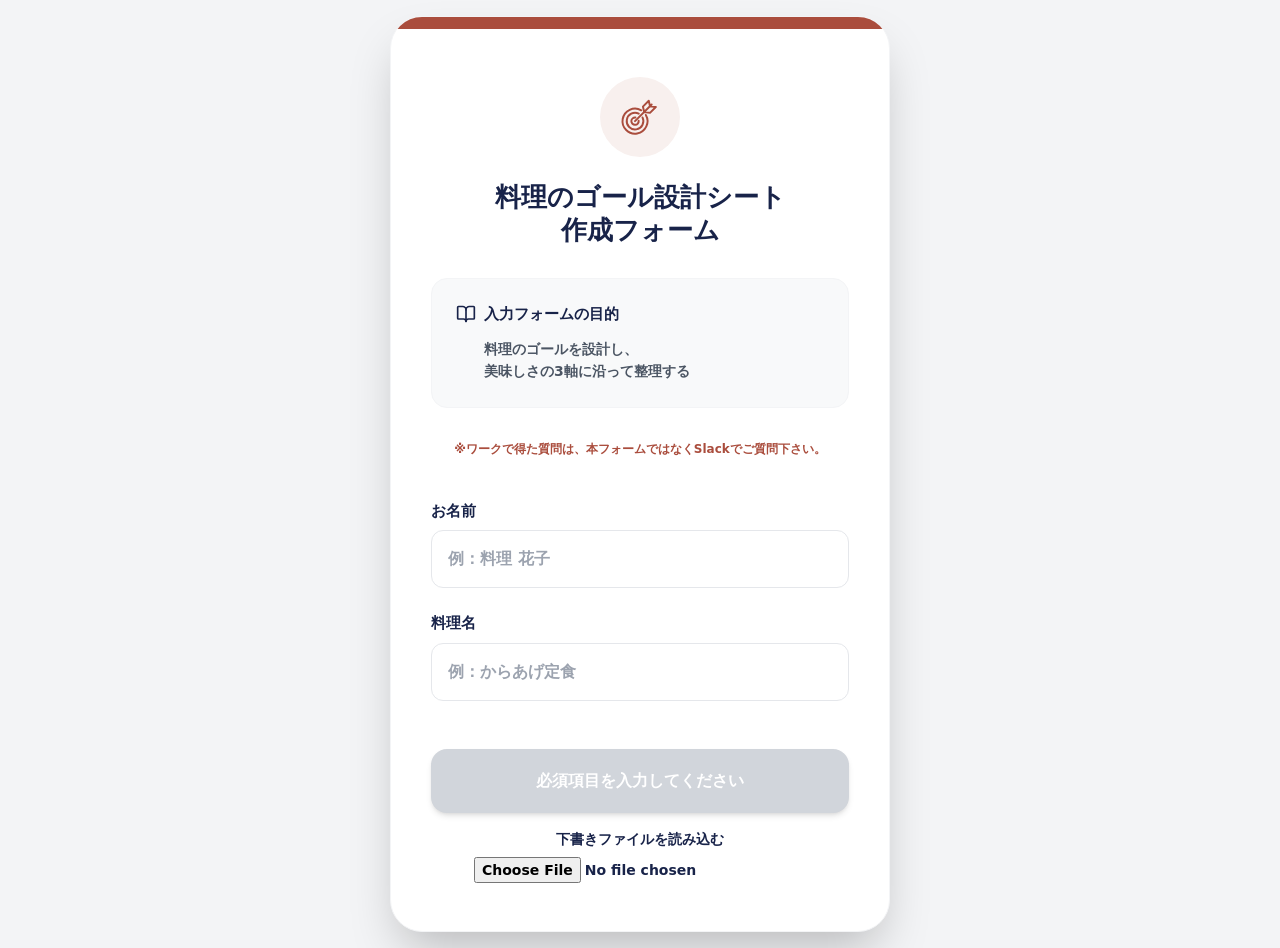
==== commit e3f859f8: "Place the form label on its own line" ====
--- a/cooking/goal/index.html
+++ b/cooking/goal/index.html
@@ -4,7 +4,7 @@
   <meta charset="UTF-8">
   <meta name="viewport" content="width=device-width, initial-scale=1, viewport-fit=cover">
   <title>料理のゴール設計シート</title>
-  <script type="module" crossorigin src="../../index-DskqRYs5.js"></script>
+  <script type="module" crossorigin src="../../index-NSW1qaCi.js"></script>
   <link rel="stylesheet" crossorigin href="../../index-DiOLZK_a.css">
 </head>
 <body>
